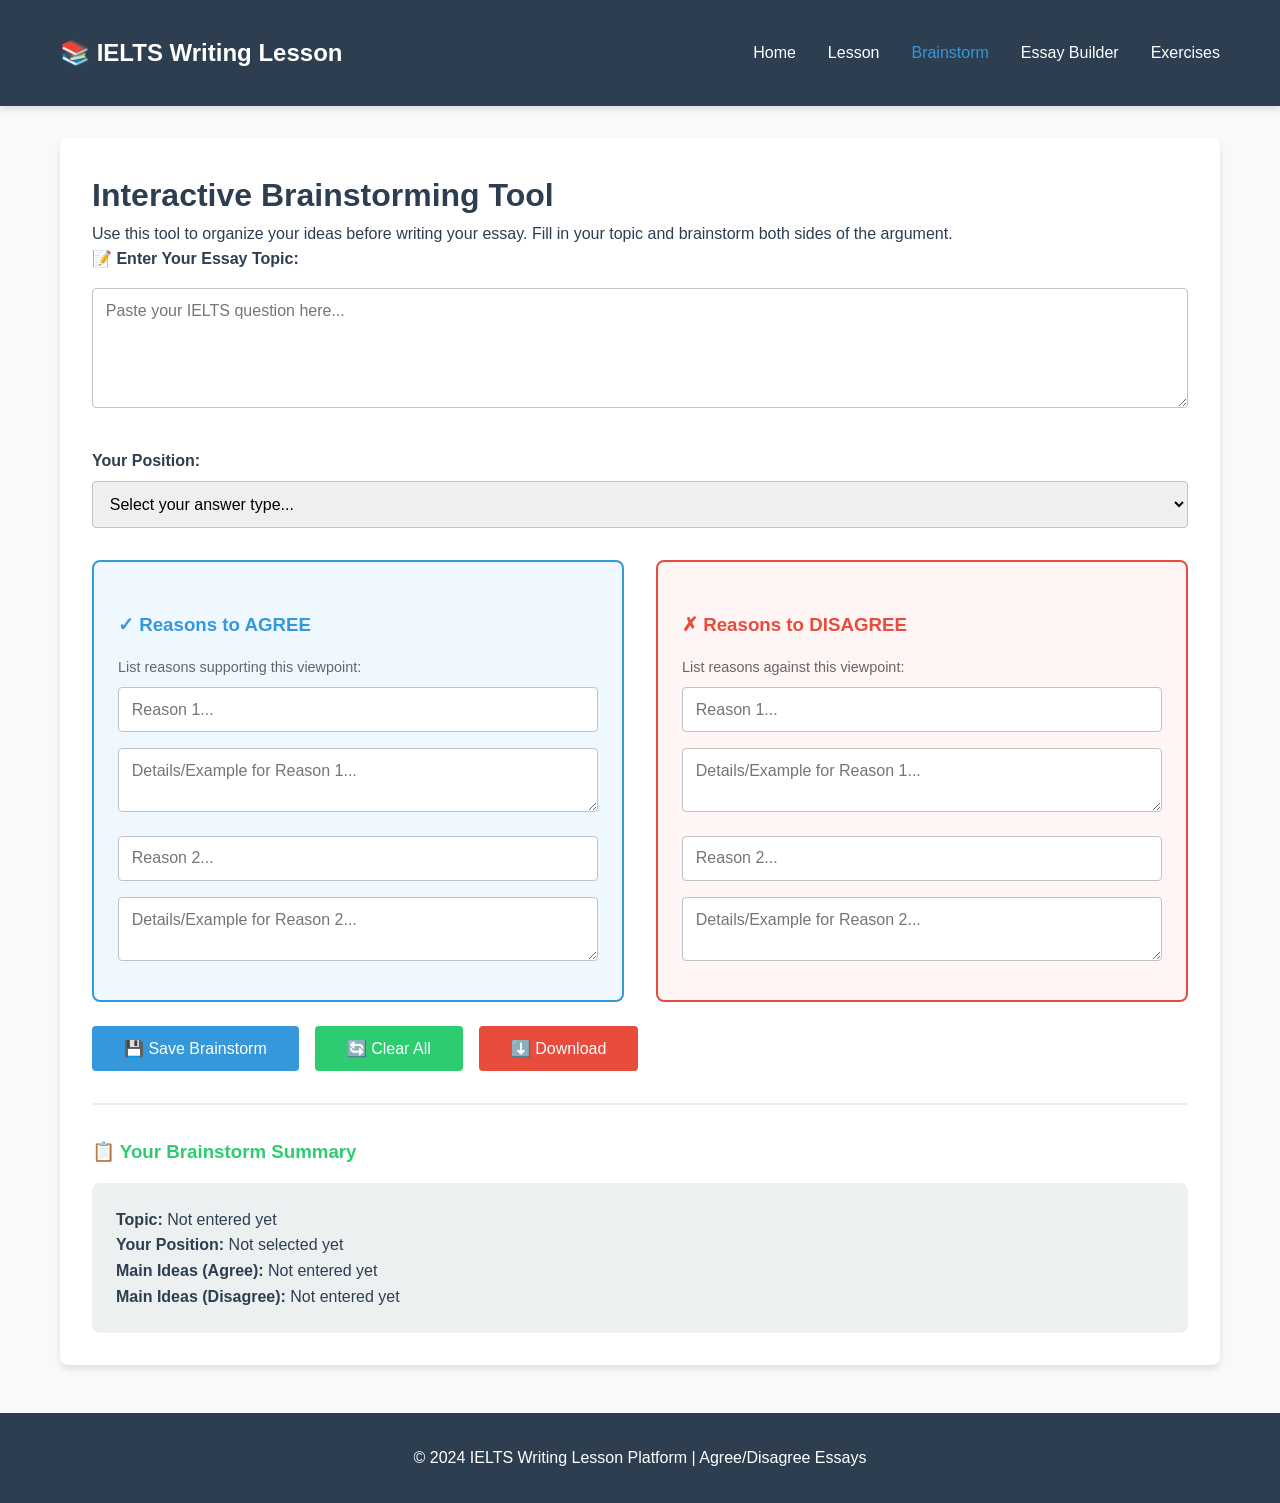
==== pages/brainstorm.html @ 3c2f82a4 "Add interactive brainstorming tool" ====
<!DOCTYPE html>
<html lang="en">
<head>
    <meta charset="UTF-8">
    <meta name="viewport" content="width=device-width, initial-scale=1.0">
    <title>Brainstorming Tool - Agree/Disagree Essay</title>
    <link rel="stylesheet" href="../css/style.css">
    <style>
        .brainstorm-container {
            display: grid;
            grid-template-columns: 1fr 1fr;
            gap: 2rem;
            margin-top: 2rem;
        }
        .brainstorm-box {
            background: #f0f8ff;
            padding: 1.5rem;
            border-radius: 8px;
            border: 2px solid #3498db;
        }
        .brainstorm-box h3 {
            color: #3498db;
            margin-bottom: 1rem;
        }
        .idea-input {
            width: 100%;
            padding: 0.8rem;
            margin: 0.5rem 0;
            border: 1px solid #bdc3c7;
            border-radius: 4px;
            font-family: inherit;
        }
        .button-group {
            display: flex;
            gap: 1rem;
            margin-top: 1.5rem;
        }
        @media (max-width: 768px) {
            .brainstorm-container {
                grid-template-columns: 1fr;
            }
        }
    </style>
</head>
<body>
    <nav class="navbar">
        <div class="container">
            <div class="logo">📚 IELTS Writing Lesson</div>
            <ul class="nav-menu">
                <li><a href="../index.html">Home</a></li>
                <li><a href="lesson.html">Lesson</a></li>
                <li><a href="brainstorm.html" class="active">Brainstorm</a></li>
                <li><a href="essay-builder.html">Essay Builder</a></li>
                <li><a href="exercises.html">Exercises</a></li>
            </ul>
        </div>
    </nav>

    <main class="container">
        <div class="content-section">
            <h1>Interactive Brainstorming Tool</h1>
            <p>Use this tool to organize your ideas before writing your essay. Fill in your topic and brainstorm both sides of the argument.</p>

            <div class="form-group">
                <label for="topic"><strong>📝 Enter Your Essay Topic:</strong></label>
                <textarea id="topic" class="idea-input" placeholder="Paste your IELTS question here..."></textarea>
            </div>

            <div class="form-group">
                <label><strong>Your Position:</strong></label>
                <select id="position" style="width: 100%; padding: 0.8rem; border-radius: 4px;">
                    <option value="">Select your answer type...</option>
                    <option value="agree">I Completely Agree</option>
                    <option value="disagree">I Completely Disagree</option>
                    <option value="balanced">I Partly Agree and Partly Disagree</option>
                </select>
            </div>

            <div class="brainstorm-container">
                <!-- Agree Side -->
                <div class="brainstorm-box">
                    <h3>✓ Reasons to AGREE</h3>
                    <p style="color: #666; font-size: 0.9rem;">List reasons supporting this viewpoint:</p>
                    <input type="text" class="idea-input" placeholder="Reason 1..." id="agree1">
                    <textarea class="idea-input" placeholder="Details/Example for Reason 1..." id="agreeDetail1" style="min-height: 60px;"></textarea>
                    
                    <input type="text" class="idea-input" placeholder="Reason 2..." id="agree2">
                    <textarea class="idea-input" placeholder="Details/Example for Reason 2..." id="agreeDetail2" style="min-height: 60px;"></textarea>
                </div>

                <!-- Disagree Side -->
                <div class="brainstorm-box" style="border-color: #e74c3c; background: #fff5f5;">
                    <h3 style="color: #e74c3c;">✗ Reasons to DISAGREE</h3>
                    <p style="color: #666; font-size: 0.9rem;">List reasons against this viewpoint:</p>
                    <input type="text" class="idea-input" placeholder="Reason 1..." id="disagree1">
                    <textarea class="idea-input" placeholder="Details/Example for Reason 1..." id="disagreeDetail1" style="min-height: 60px;"></textarea>
                    
                    <input type="text" class="idea-input" placeholder="Reason 2..." id="disagree2">
                    <textarea class="idea-input" placeholder="Details/Example for Reason 2..." id="disagreeDetail2" style="min-height: 60px;"></textarea>
                </div>
            </div>

            <div class="button-group">
                <button class="btn btn-primary" onclick="saveBrainstorm()">💾 Save Brainstorm</button>
                <button class="btn btn-secondary" onclick="clearBrainstorm()">🔄 Clear All</button>
                <button class="btn btn-accent" onclick="downloadBrainstorm()">⬇️ Download</button>
            </div>

            <div id="message" style="margin-top: 1.5rem;"></div>

            <h3 style="margin-top: 2rem; padding-top: 2rem; border-top: 2px solid #eee;">📋 Your Brainstorm Summary</h3>
            <div style="background: #ecf0f1; padding: 1.5rem; border-radius: 8px; margin-top: 1rem;">
                <p><strong>Topic:</strong> <span id="summaryTopic">Not entered yet</span></p>
                <p><strong>Your Position:</strong> <span id="summaryPosition">Not selected yet</span></p>
                <p><strong>Main Ideas (Agree):</strong> <span id="summaryAgree">Not entered yet</span></p>
                <p><strong>Main Ideas (Disagree):</strong> <span id="summaryDisagree">Not entered yet</span></p>
            </div>
        </div>
    </main>

    <footer class="footer">
        <div class="container">
            <p>&copy; 2024 IELTS Writing Lesson Platform | Agree/Disagree Essays</p>
        </div>
    </footer>

    <script>
        function saveBrainstorm() {
            const brainstorm = {
                topic: document.getElementById('topic').value,
                position: document.getElementById('position').value,
                agreeReasons: [
                    { reason: document.getElementById('agree1').value, detail: document.getElementById('agreeDetail1').value },
                    { reason: document.getElementById('agree2').value, detail: document.getElementById('agreeDetail2').value }
                ],
                disagreeReasons: [
                    { reason: document.getElementById('disagree1').value, detail: document.getElementById('disagreeDetail1').value },
                    { reason: document.getElementById('disagree2').value, detail: document.getElementById('disagreeDetail2').value }
                ],
                timestamp: new Date().toISOString()
            };

            localStorage.setItem('brainstorm', JSON.stringify(brainstorm));
            showMessage('✅ Brainstorm saved successfully!', 'success');
            updateSummary(brainstorm);
        }

        function clearBrainstorm() {
            if (confirm('Are you sure you want to clear everything?')) {
                document.getElementById('topic').value = '';
                document.getElementById('position').value = '';
                document.getElementById('agree1').value = '';
                document.getElementById('agreeDetail1').value = '';
                document.getElementById('agree2').value = '';
                document.getElementById('agreeDetail2').value = '';
                document.getElementById('disagree1').value = '';
                document.getElementById('disagreeDetail1').value = '';
                document.getElementById('disagree2').value = '';
                document.getElementById('disagreeDetail2').value = '';
                showMessage('🔄 All cleared!', 'success');
            }
        }

        function downloadBrainstorm() {
            const brainstorm = localStorage.getItem('brainstorm');
            if (!brainstorm) {
                showMessage('❌ No brainstorm saved yet. Save first!', 'error');
                return;
            }

            const data = JSON.parse(brainstorm);
            const text = `IELTS ESSAY BRAINSTORM
=====================

TOPIC: ${data.topic}

POSITION: ${data.position}

AGREE REASONS:
- ${data.agreeReasons[0].reason}
  ${data.agreeReasons[0].detail}
- ${data.agreeReasons[1].reason}
  ${data.agreeReasons[1].detail}

DISAGREE REASONS:
- ${data.disagreeReasons[0].reason}
  ${data.disagreeReasons[0].detail}
- ${data.disagreeReasons[1].reason}
  ${data.disagreeReasons[1].detail}

Created: ${new Date(data.timestamp).toLocaleString()}`;

            const element = document.createElement('a');
            element.setAttribute('href', 'data:text/plain;charset=utf-8,' + encodeURIComponent(text));
            element.setAttribute('download', 'brainstorm.txt');
            element.style.display = 'none';
            document.body.appendChild(element);
            element.click();
            document.body.removeChild(element);
            showMessage('⬇️ Downloaded successfully!', 'success');
        }

        function showMessage(msg, type) {
            const msgDiv = document.getElementById('message');
            msgDiv.textContent = msg;
            msgDiv.style.padding = '1rem';
            msgDiv.style.borderRadius = '4px';
            msgDiv.style.background = type === 'success' ? '#d4edda' : '#f8d7da';
            msgDiv.style.color = type === 'success' ? '#155724' : '#721c24';
            msgDiv.style.border = `1px solid ${type === 'success' ? '#c3e6cb' : '#f5c6cb'}`;
            setTimeout(() => msgDiv.textContent = '', 3000);
        }

        function updateSummary(data) {
            document.getElementById('summaryTopic').textContent = data.topic || 'Not entered';
            document.getElementById('summaryPosition').textContent = data.position === 'agree' ? '✓ Agree' : data.position === 'disagree' ? '✗ Disagree' : '⚖️ Balanced';
            document.getElementById('summaryAgree').textContent = `${data.agreeReasons[0].reason}, ${data.agreeReasons[1].reason}`;
            document.getElementById('summaryDisagree').textContent = `${data.disagreeReasons[0].reason}, ${data.disagreeReasons[1].reason}`;
        }

        // Load saved brainstorm on page load
        window.onload = function() {
            const saved = localStorage.getItem('brainstorm');
            if (saved) {
                const data = JSON.parse(saved);
                document.getElementById('topic').value = data.topic;
                document.getElementById('position').value = data.position;
                document.getElementById('agree1').value = data.agreeReasons[0].reason;
                document.getElementById('agreeDetail1').value = data.agreeReasons[0].detail;
                document.getElementById('agree2').value = data.agreeReasons[1].reason;
                document.getElementById('agreeDetail2').value = data.agreeReasons[1].detail;
                document.getElementById('disagree1').value = data.disagreeReasons[0].reason;
                document.getElementById('disagreeDetail1').value = data.disagreeReasons[0].detail;
                document.getElementById('disagree2').value = data.disagreeReasons[1].reason;
                document.getElementById('disagreeDetail2').value = data.disagreeReasons[1].detail;
                updateSummary(data);
            }
        };
    </script>
</body>
</html>
---- css/style.css ----
:root {
    --primary-color: #3498db;
    --secondary-color: #2ecc71;
    --accent-color: #e74c3c;
    --dark-bg: #2c3e50;
    --light-bg: #ecf0f1;
    --text-dark: #2c3e50;
    --text-light: #34495e;
    --border-color: #bdc3c7;
    --shadow: 0 4px 6px rgba(0, 0, 0, 0.1);
    --shadow-lg: 0 10px 20px rgba(0, 0, 0, 0.15);
}

* {
    margin: 0;
    padding: 0;
    box-sizing: border-box;
}

body {
    font-family: 'Segoe UI', Tahoma, Geneva, Verdana, sans-serif;
    line-height: 1.6;
    color: var(--text-dark);
    background-color: #f8f9fa;
}

.container {
    max-width: 1200px;
    margin: 0 auto;
    padding: 0 20px;
}

.navbar {
    background: var(--dark-bg);
    color: white;
    padding: 1rem 0;
    box-shadow: var(--shadow);
    position: sticky;
    top: 0;
    z-index: 100;
}

.navbar .container {
    display: flex;
    justify-content: space-between;
    align-items: center;
}

.logo {
    font-size: 1.5rem;
    font-weight: bold;
}

.nav-menu {
    display: flex;
    list-style: none;
    gap: 2rem;
}

.nav-menu a {
    color: white;
    text-decoration: none;
    transition: color 0.3s;
}

.nav-menu a:hover,
.nav-menu a.active {
    color: var(--primary-color);
}

.hero {
    background: linear-gradient(135deg, var(--primary-color), var(--secondary-color));
    color: white;
    padding: 4rem 0;
    text-align: center;
    margin-bottom: 3rem;
}

.hero h1 {
    font-size: 2.5rem;
    margin-bottom: 1rem;
}

.hero p {
    font-size: 1.2rem;
    margin-bottom: 2rem;
}

.btn {
    padding: 0.8rem 2rem;
    border: none;
    border-radius: 4px;
    font-size: 1rem;
    cursor: pointer;
    transition: all 0.3s;
    text-decoration: none;
    display: inline-block;
}

.btn-primary {
    background: var(--primary-color);
    color: white;
}

.btn-primary:hover {
    background: #2980b9;
    transform: translateY(-2px);
    box-shadow: var(--shadow-lg);
}

.btn-secondary {
    background: var(--secondary-color);
    color: white;
}

.btn-secondary:hover {
    background: #27ae60;
}

.btn-accent {
    background: var(--accent-color);
    color: white;
}

.btn-accent:hover {
    background: #c0392b;
}

.features {
    margin: 3rem 0;
}

.features h2 {
    text-align: center;
    font-size: 2rem;
    margin-bottom: 2rem;
    color: var(--text-dark);
}

.feature-grid {
    display: grid;
    grid-template-columns: repeat(auto-fit, minmax(300px, 1fr));
    gap: 2rem;
}

.feature-card {
    background: white;
    padding: 2rem;
    border-radius: 8px;
    text-align: center;
    box-shadow: var(--shadow);
    transition: transform 0.3s, box-shadow 0.3s;
}

.feature-card:hover {
    transform: translateY(-5px);
    box-shadow: var(--shadow-lg);
}

.feature-card .icon {
    font-size: 3rem;
    margin-bottom: 1rem;
}

.feature-card h3 {
    color: var(--primary-color);
    margin-bottom: 0.5rem;
}

.quick-stats {
    margin: 3rem 0;
}

.quick-stats h2 {
    text-align: center;
    font-size: 2rem;
    margin-bottom: 2rem;
    color: var(--text-dark);
}

.stats-grid {
    display: grid;
    grid-template-columns: repeat(auto-fit, minmax(250px, 1fr));
    gap: 2rem;
}

.stat {
    background: linear-gradient(135deg, var(--primary-color), var(--secondary-color));
    color: white;
    padding: 2rem;
    border-radius: 8px;
    text-align: center;
}

.stat h4 {
    font-size: 1.5rem;
    margin-bottom: 0.5rem;
}

.content-section {
    background: white;
    padding: 2rem;
    border-radius: 8px;
    margin: 2rem 0;
    box-shadow: var(--shadow);
}

.content-section h2 {
    color: var(--primary-color);
    margin-bottom: 1.5rem;
    font-size: 1.8rem;
}

.content-section h3 {
    color: var(--secondary-color);
    margin-top: 1.5rem;
    margin-bottom: 1rem;
}

.template-box {
    background: var(--light-bg);
    padding: 1.5rem;
    border-left: 4px solid var(--primary-color);
    margin: 1rem 0;
    border-radius: 4px;
}

.form-group {
    margin-bottom: 1.5rem;
}

label {
    display: block;
    margin-bottom: 0.5rem;
    font-weight: bold;
    color: var(--text-dark);
}

input[type="text"],
input[type="email"],
input[type="number"],
textarea,
select {
    width: 100%;
    padding: 0.8rem;
    border: 1px solid var(--border-color);
    border-radius: 4px;
    font-family: inherit;
    font-size: 1rem;
}

textarea {
    resize: vertical;
    min-height: 120px;
}

input:focus,
textarea:focus,
select:focus {
    outline: none;
    border-color: var(--primary-color);
    box-shadow: 0 0 5px rgba(52, 152, 219, 0.3);
}

.tabs {
    display: flex;
    gap: 0;
    margin-bottom: 2rem;
    border-bottom: 2px solid var(--border-color);
}

.tab-btn {
    padding: 1rem 1.5rem;
    background: none;
    border: none;
    cursor: pointer;
    font-size: 1rem;
    color: var(--text-light);
    border-bottom: 3px solid transparent;
    transition: all 0.3s;
}

.tab-btn.active {
    color: var(--primary-color);
    border-bottom-color: var(--primary-color);
}

.tab-content {
    display: none;
}

.tab-content.active {
    display: block;
}

.footer {
    background: var(--dark-bg);
    color: white;
    text-align: center;
    padding: 2rem 0;
    margin-top: 3rem;
}

ul {
    margin: 1rem 0 1rem 2rem;
}

ul li {
    margin: 0.5rem 0;
}

@media (max-width: 768px) {
    .nav-menu {
        gap: 1rem;
        font-size: 0.9rem;
    }

    .hero h1 {
        font-size: 1.8rem;
    }

    .feature-grid,
    .stats-grid {
        grid-template-columns: 1fr;
    }

    .tabs {
        flex-wrap: wrap;
    }
}
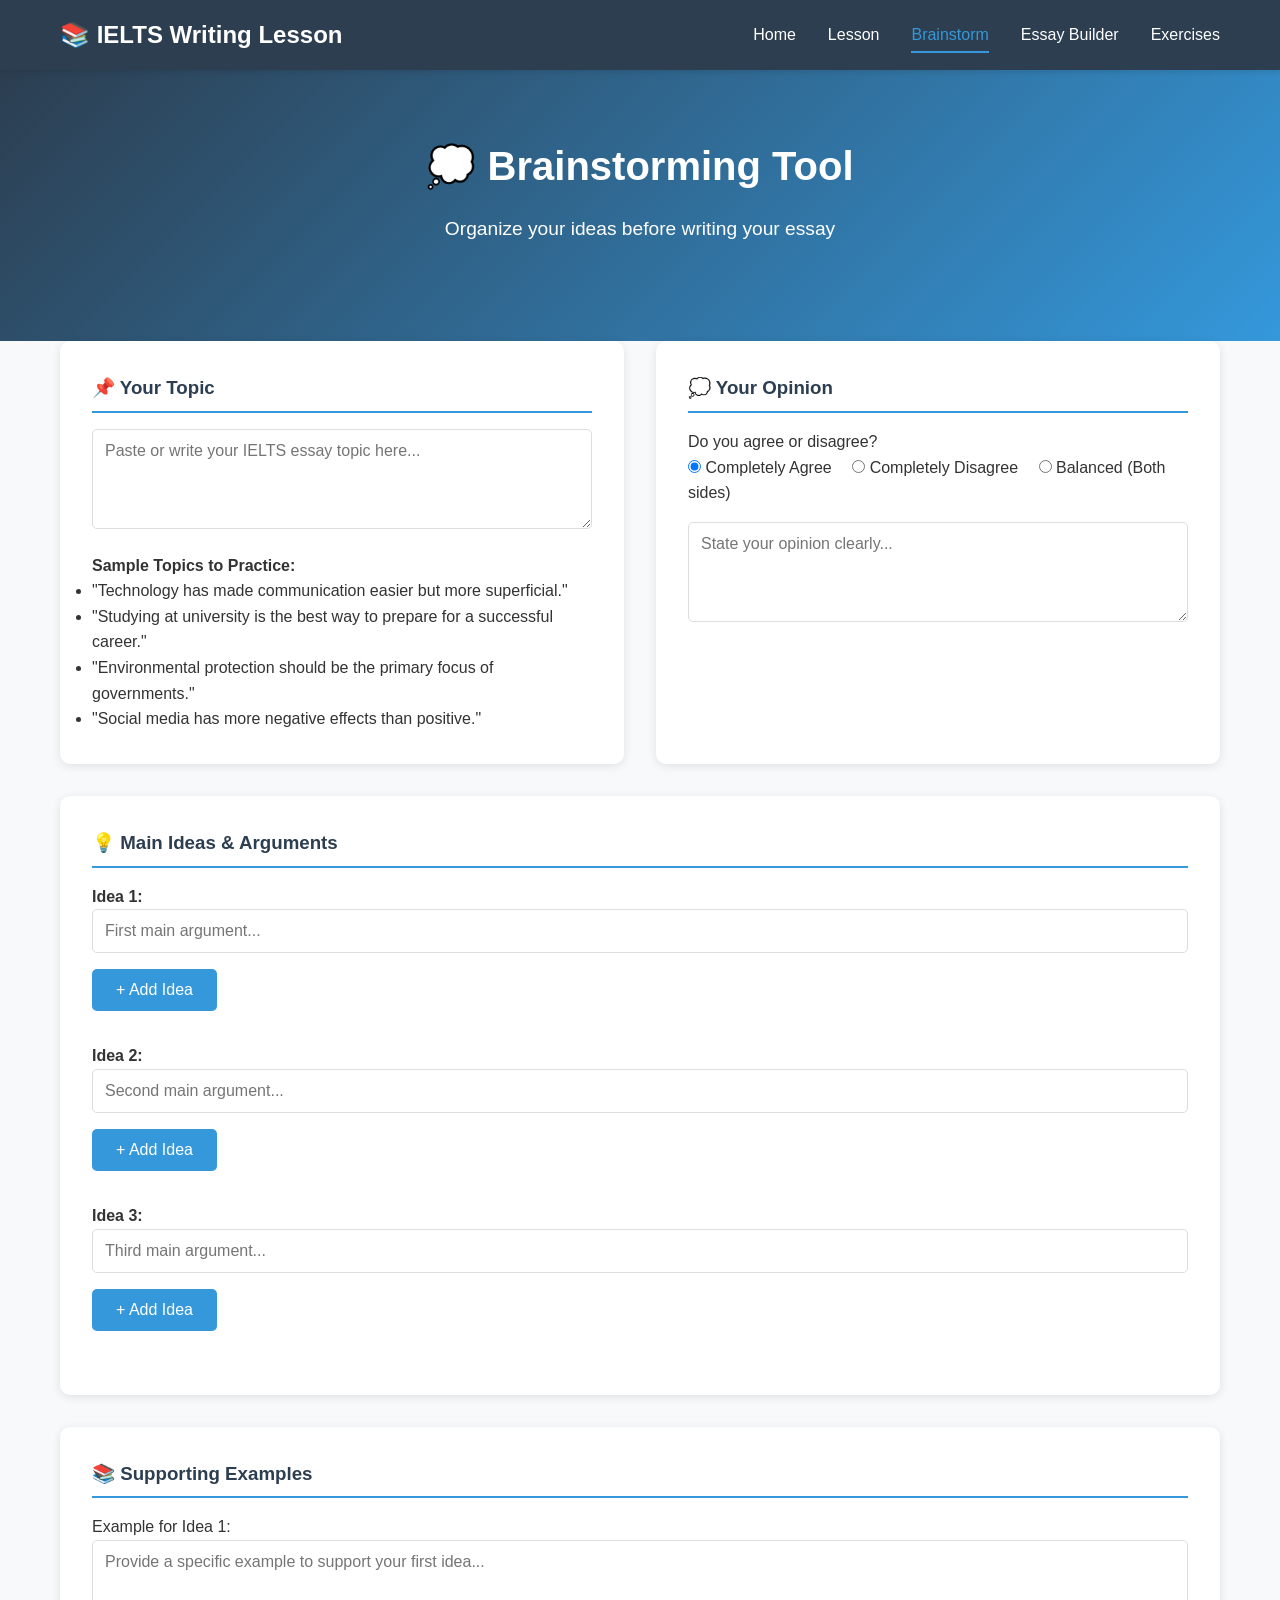
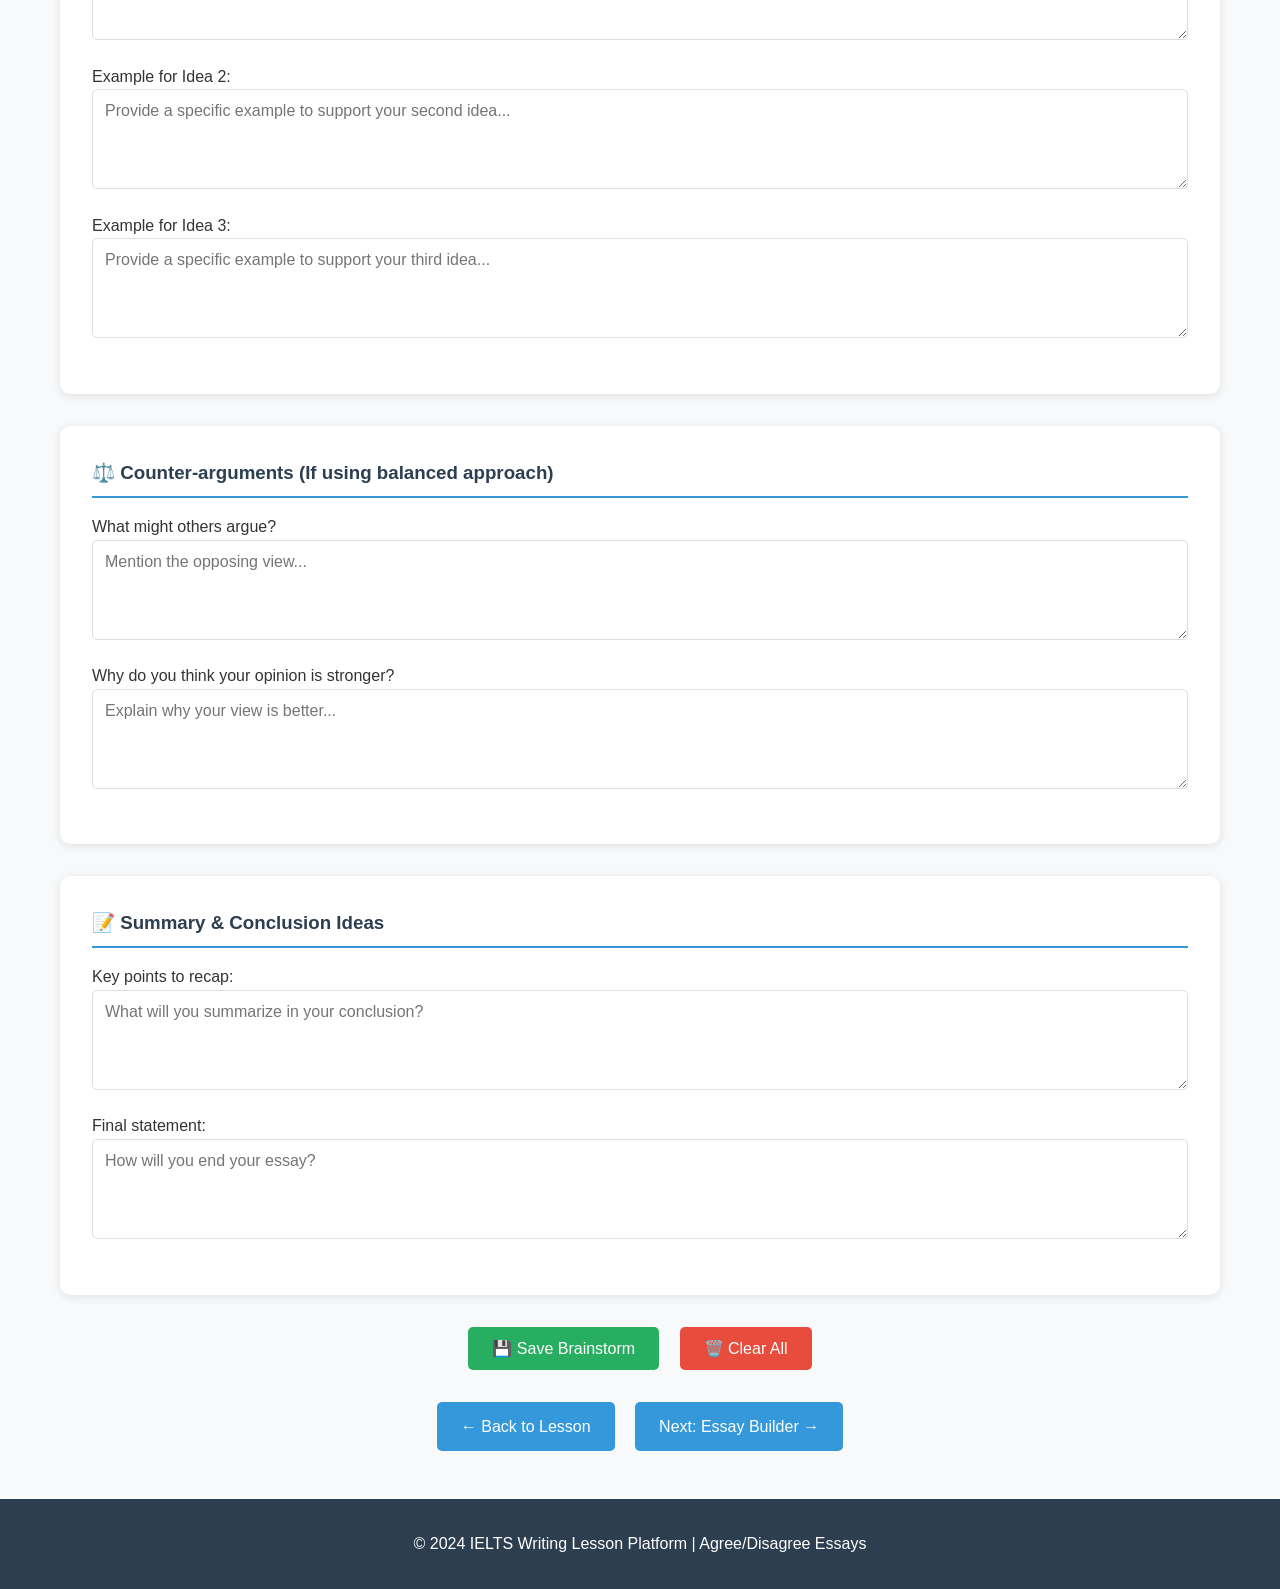
==== commit 62844da3: "Add CSS, JavaScript, and all missing pages (lesson, brainstorm, essay-builder, exercises)" ====
--- a/pages/brainstorm.html
+++ b/pages/brainstorm.html
@@ -3,44 +3,8 @@
 <head>
     <meta charset="UTF-8">
     <meta name="viewport" content="width=device-width, initial-scale=1.0">
-    <title>Brainstorming Tool - Agree/Disagree Essay</title>
+    <title>Brainstorm Tool - IELTS Writing</title>
     <link rel="stylesheet" href="../css/style.css">
-    <style>
-        .brainstorm-container {
-            display: grid;
-            grid-template-columns: 1fr 1fr;
-            gap: 2rem;
-            margin-top: 2rem;
-        }
-        .brainstorm-box {
-            background: #f0f8ff;
-            padding: 1.5rem;
-            border-radius: 8px;
-            border: 2px solid #3498db;
-        }
-        .brainstorm-box h3 {
-            color: #3498db;
-            margin-bottom: 1rem;
-        }
-        .idea-input {
-            width: 100%;
-            padding: 0.8rem;
-            margin: 0.5rem 0;
-            border: 1px solid #bdc3c7;
-            border-radius: 4px;
-            font-family: inherit;
-        }
-        .button-group {
-            display: flex;
-            gap: 1rem;
-            margin-top: 1.5rem;
-        }
-        @media (max-width: 768px) {
-            .brainstorm-container {
-                grid-template-columns: 1fr;
-            }
-        }
-    </style>
 </head>
 <body>
     <nav class="navbar">
@@ -56,65 +20,122 @@
         </div>
     </nav>
 
+    <header class="hero">
+        <div class="container">
+            <h1>💭 Brainstorming Tool</h1>
+            <p>Organize your ideas before writing your essay</p>
+        </div>
+    </header>
+
     <main class="container">
-        <div class="content-section">
-            <h1>Interactive Brainstorming Tool</h1>
-            <p>Use this tool to organize your ideas before writing your essay. Fill in your topic and brainstorm both sides of the argument.</p>
-
-            <div class="form-group">
-                <label for="topic"><strong>📝 Enter Your Essay Topic:</strong></label>
-                <textarea id="topic" class="idea-input" placeholder="Paste your IELTS question here..."></textarea>
-            </div>
-
-            <div class="form-group">
-                <label><strong>Your Position:</strong></label>
-                <select id="position" style="width: 100%; padding: 0.8rem; border-radius: 4px;">
-                    <option value="">Select your answer type...</option>
-                    <option value="agree">I Completely Agree</option>
-                    <option value="disagree">I Completely Disagree</option>
-                    <option value="balanced">I Partly Agree and Partly Disagree</option>
-                </select>
-            </div>
-
-            <div class="brainstorm-container">
-                <!-- Agree Side -->
-                <div class="brainstorm-box">
-                    <h3>✓ Reasons to AGREE</h3>
-                    <p style="color: #666; font-size: 0.9rem;">List reasons supporting this viewpoint:</p>
-                    <input type="text" class="idea-input" placeholder="Reason 1..." id="agree1">
-                    <textarea class="idea-input" placeholder="Details/Example for Reason 1..." id="agreeDetail1" style="min-height: 60px;"></textarea>
-                    
-                    <input type="text" class="idea-input" placeholder="Reason 2..." id="agree2">
-                    <textarea class="idea-input" placeholder="Details/Example for Reason 2..." id="agreeDetail2" style="min-height: 60px;"></textarea>
+        <div class="brainstorm-container">
+            <!-- Topic Section -->
+            <div class="brainstorm-section">
+                <h3>📌 Your Topic</h3>
+                <textarea id="topic-input" placeholder="Paste or write your IELTS essay topic here..."></textarea>
+                
+                <h4>Sample Topics to Practice:</h4>
+                <ul>
+                    <li>"Technology has made communication easier but more superficial."</li>
+                    <li>"Studying at university is the best way to prepare for a successful career."</li>
+                    <li>"Environmental protection should be the primary focus of governments."</li>
+                    <li>"Social media has more negative effects than positive."</li>
+                </ul>
+            </div>
+
+            <!-- Opinion Section -->
+            <div class="brainstorm-section">
+                <h3>💭 Your Opinion</h3>
+                
+                <label>Do you agree or disagree?</label>
+                <div style="margin-bottom: 1rem;">
+                    <label style="margin-right: 1rem;">
+                        <input type="radio" name="opinion" value="agree" checked> Completely Agree
+                    </label>
+                    <label style="margin-right: 1rem;">
+                        <input type="radio" name="opinion" value="disagree"> Completely Disagree
+                    </label>
+                    <label>
+                        <input type="radio" name="opinion" value="balanced"> Balanced (Both sides)
+                    </label>
                 </div>
 
-                <!-- Disagree Side -->
-                <div class="brainstorm-box" style="border-color: #e74c3c; background: #fff5f5;">
-                    <h3 style="color: #e74c3c;">✗ Reasons to DISAGREE</h3>
-                    <p style="color: #666; font-size: 0.9rem;">List reasons against this viewpoint:</p>
-                    <input type="text" class="idea-input" placeholder="Reason 1..." id="disagree1">
-                    <textarea class="idea-input" placeholder="Details/Example for Reason 1..." id="disagreeDetail1" style="min-height: 60px;"></textarea>
-                    
-                    <input type="text" class="idea-input" placeholder="Reason 2..." id="disagree2">
-                    <textarea class="idea-input" placeholder="Details/Example for Reason 2..." id="disagreeDetail2" style="min-height: 60px;"></textarea>
-                </div>
-            </div>
-
-            <div class="button-group">
-                <button class="btn btn-primary" onclick="saveBrainstorm()">💾 Save Brainstorm</button>
-                <button class="btn btn-secondary" onclick="clearBrainstorm()">🔄 Clear All</button>
-                <button class="btn btn-accent" onclick="downloadBrainstorm()">⬇️ Download</button>
-            </div>
-
-            <div id="message" style="margin-top: 1.5rem;"></div>
-
-            <h3 style="margin-top: 2rem; padding-top: 2rem; border-top: 2px solid #eee;">📋 Your Brainstorm Summary</h3>
-            <div style="background: #ecf0f1; padding: 1.5rem; border-radius: 8px; margin-top: 1rem;">
-                <p><strong>Topic:</strong> <span id="summaryTopic">Not entered yet</span></p>
-                <p><strong>Your Position:</strong> <span id="summaryPosition">Not selected yet</span></p>
-                <p><strong>Main Ideas (Agree):</strong> <span id="summaryAgree">Not entered yet</span></p>
-                <p><strong>Main Ideas (Disagree):</strong> <span id="summaryDisagree">Not entered yet</span></p>
-            </div>
+                <textarea id="opinion-input" placeholder="State your opinion clearly..."></textarea>
+            </div>
+        </div>
+
+        <!-- Ideas Section -->
+        <div class="brainstorm-section" style="margin-bottom: 2rem;">
+            <h3>💡 Main Ideas & Arguments</h3>
+            
+            <div style="margin-bottom: 2rem;">
+                <h4>Idea 1:</h4>
+                <input type="text" class="brainstorm-input" placeholder="First main argument..." id="idea1">
+                <button class="btn btn-primary" onclick="addIdea(this)">+ Add Idea</button>
+                <div class="ideas-list" id="ideas-list-1"></div>
+            </div>
+
+            <div style="margin-bottom: 2rem;">
+                <h4>Idea 2:</h4>
+                <input type="text" class="brainstorm-input" placeholder="Second main argument..." id="idea2">
+                <button class="btn btn-primary" onclick="addIdea(this)">+ Add Idea</button>
+                <div class="ideas-list" id="ideas-list-2"></div>
+            </div>
+
+            <div style="margin-bottom: 2rem;">
+                <h4>Idea 3:</h4>
+                <input type="text" class="brainstorm-input" placeholder="Third main argument..." id="idea3">
+                <button class="btn btn-primary" onclick="addIdea(this)">+ Add Idea</button>
+                <div class="ideas-list" id="ideas-list-3"></div>
+            </div>
+        </div>
+
+        <!-- Examples Section -->
+        <div class="brainstorm-section" style="margin-bottom: 2rem;">
+            <h3>📚 Supporting Examples</h3>
+            
+            <label>Example for Idea 1:</label>
+            <textarea id="example1" placeholder="Provide a specific example to support your first idea..."></textarea>
+
+            <label>Example for Idea 2:</label>
+            <textarea id="example2" placeholder="Provide a specific example to support your second idea..."></textarea>
+
+            <label>Example for Idea 3:</label>
+            <textarea id="example3" placeholder="Provide a specific example to support your third idea..."></textarea>
+        </div>
+
+        <!-- Counter-arguments (for balanced approach) -->
+        <div class="brainstorm-section" style="margin-bottom: 2rem;">
+            <h3>⚖️ Counter-arguments (If using balanced approach)</h3>
+            
+            <label>What might others argue?</label>
+            <textarea id="counter-arg" placeholder="Mention the opposing view..."></textarea>
+
+            <label>Why do you think your opinion is stronger?</label>
+            <textarea id="counter-response" placeholder="Explain why your view is better..."></textarea>
+        </div>
+
+        <!-- Summary Section -->
+        <div class="brainstorm-section" style="margin-bottom: 2rem;">
+            <h3>📝 Summary & Conclusion Ideas</h3>
+            
+            <label>Key points to recap:</label>
+            <textarea id="summary" placeholder="What will you summarize in your conclusion?"></textarea>
+
+            <label>Final statement:</label>
+            <textarea id="conclusion" placeholder="How will you end your essay?"></textarea>
+        </div>
+
+        <!-- Action Buttons -->
+        <div style="text-align: center; margin: 2rem 0;">
+            <button class="btn btn-secondary" onclick="saveBrainstorm()">💾 Save Brainstorm</button>
+            <button class="btn btn-danger" onclick="clearBrainstorm()" style="margin-left: 1rem;">🗑️ Clear All</button>
+        </div>
+
+        <!-- Navigation -->
+        <div style="text-align: center; margin-top: 2rem;">
+            <a href="lesson.html" class="btn btn-primary">← Back to Lesson</a>
+            <a href="essay-builder.html" class="btn btn-primary" style="margin-left: 1rem;">Next: Essay Builder →</a>
         </div>
     </main>
 
@@ -124,118 +145,80 @@
         </div>
     </footer>
 
+    <script src="../js/main.js"></script>
     <script>
-        function saveBrainstorm() {
-            const brainstorm = {
-                topic: document.getElementById('topic').value,
-                position: document.getElementById('position').value,
-                agreeReasons: [
-                    { reason: document.getElementById('agree1').value, detail: document.getElementById('agreeDetail1').value },
-                    { reason: document.getElementById('agree2').value, detail: document.getElementById('agreeDetail2').value }
-                ],
-                disagreeReasons: [
-                    { reason: document.getElementById('disagree1').value, detail: document.getElementById('disagreeDetail1').value },
-                    { reason: document.getElementById('disagree2').value, detail: document.getElementById('disagreeDetail2').value }
-                ],
-                timestamp: new Date().toISOString()
-            };
-
-            localStorage.setItem('brainstorm', JSON.stringify(brainstorm));
-            showMessage('✅ Brainstorm saved successfully!', 'success');
-            updateSummary(brainstorm);
-        }
-
-        function clearBrainstorm() {
-            if (confirm('Are you sure you want to clear everything?')) {
-                document.getElementById('topic').value = '';
-                document.getElementById('position').value = '';
-                document.getElementById('agree1').value = '';
-                document.getElementById('agreeDetail1').value = '';
-                document.getElementById('agree2').value = '';
-                document.getElementById('agreeDetail2').value = '';
-                document.getElementById('disagree1').value = '';
-                document.getElementById('disagreeDetail1').value = '';
-                document.getElementById('disagree2').value = '';
-                document.getElementById('disagreeDetail2').value = '';
-                showMessage('🔄 All cleared!', 'success');
-            }
-        }
-
-        function downloadBrainstorm() {
-            const brainstorm = localStorage.getItem('brainstorm');
-            if (!brainstorm) {
-                showMessage('❌ No brainstorm saved yet. Save first!', 'error');
-                return;
-            }
-
-            const data = JSON.parse(brainstorm);
-            const text = `IELTS ESSAY BRAINSTORM
-=====================
-
-TOPIC: ${data.topic}
-
-POSITION: ${data.position}
-
-AGREE REASONS:
-- ${data.agreeReasons[0].reason}
-  ${data.agreeReasons[0].detail}
-- ${data.agreeReasons[1].reason}
-  ${data.agreeReasons[1].detail}
-
-DISAGREE REASONS:
-- ${data.disagreeReasons[0].reason}
-  ${data.disagreeReasons[0].detail}
-- ${data.disagreeReasons[1].reason}
-  ${data.disagreeReasons[1].detail}
-
-Created: ${new Date(data.timestamp).toLocaleString()}`;
-
-            const element = document.createElement('a');
-            element.setAttribute('href', 'data:text/plain;charset=utf-8,' + encodeURIComponent(text));
-            element.setAttribute('download', 'brainstorm.txt');
-            element.style.display = 'none';
-            document.body.appendChild(element);
-            element.click();
-            document.body.removeChild(element);
-            showMessage('⬇️ Downloaded successfully!', 'success');
-        }
-
-        function showMessage(msg, type) {
-            const msgDiv = document.getElementById('message');
-            msgDiv.textContent = msg;
-            msgDiv.style.padding = '1rem';
-            msgDiv.style.borderRadius = '4px';
-            msgDiv.style.background = type === 'success' ? '#d4edda' : '#f8d7da';
-            msgDiv.style.color = type === 'success' ? '#155724' : '#721c24';
-            msgDiv.style.border = `1px solid ${type === 'success' ? '#c3e6cb' : '#f5c6cb'}`;
-            setTimeout(() => msgDiv.textContent = '', 3000);
-        }
-
-        function updateSummary(data) {
-            document.getElementById('summaryTopic').textContent = data.topic || 'Not entered';
-            document.getElementById('summaryPosition').textContent = data.position === 'agree' ? '✓ Agree' : data.position === 'disagree' ? '✗ Disagree' : '⚖️ Balanced';
-            document.getElementById('summaryAgree').textContent = `${data.agreeReasons[0].reason}, ${data.agreeReasons[1].reason}`;
-            document.getElementById('summaryDisagree').textContent = `${data.disagreeReasons[0].reason}, ${data.disagreeReasons[1].reason}`;
-        }
-
-        // Load saved brainstorm on page load
-        window.onload = function() {
+        // Load brainstorm from localStorage
+        function loadBrainstorm() {
             const saved = localStorage.getItem('brainstorm');
             if (saved) {
                 const data = JSON.parse(saved);
-                document.getElementById('topic').value = data.topic;
-                document.getElementById('position').value = data.position;
-                document.getElementById('agree1').value = data.agreeReasons[0].reason;
-                document.getElementById('agreeDetail1').value = data.agreeReasons[0].detail;
-                document.getElementById('agree2').value = data.agreeReasons[1].reason;
-                document.getElementById('agreeDetail2').value = data.agreeReasons[1].detail;
-                document.getElementById('disagree1').value = data.disagreeReasons[0].reason;
-                document.getElementById('disagreeDetail1').value = data.disagreeReasons[0].detail;
-                document.getElementById('disagree2').value = data.disagreeReasons[1].reason;
-                document.getElementById('disagreeDetail2').value = data.disagreeReasons[1].detail;
-                updateSummary(data);
+                document.getElementById('topic-input').value = data.topic || '';
+                document.getElementById('opinion-input').value = data.opinion || '';
+                document.getElementById('idea1').value = data.idea1 || '';
+                document.getElementById('idea2').value = data.idea2 || '';
+                document.getElementById('idea3').value = data.idea3 || '';
+                document.getElementById('example1').value = data.example1 || '';
+                document.getElementById('example2').value = data.example2 || '';
+                document.getElementById('example3').value = data.example3 || '';
+                document.getElementById('counter-arg').value = data.counterArg || '';
+                document.getElementById('counter-response').value = data.counterResponse || '';
+                document.getElementById('summary').value = data.summary || '';
+                document.getElementById('conclusion').value = data.conclusion || '';
+                
+                const opinionRadios = document.querySelectorAll('input[name="opinion"]');
+                opinionRadios.forEach(radio => {
+                    if (radio.value === data.opinionType) {
+                        radio.checked = true;
+                    }
+                });
             }
-        };
+        }
+
+        // Save brainstorm to localStorage
+        function saveBrainstorm() {
+            const brainstormData = {
+                topic: document.getElementById('topic-input').value,
+                opinion: document.getElementById('opinion-input').value,
+                opinionType: document.querySelector('input[name="opinion"]:checked').value,
+                idea1: document.getElementById('idea1').value,
+                idea2: document.getElementById('idea2').value,
+                idea3: document.getElementById('idea3').value,
+                example1: document.getElementById('example1').value,
+                example2: document.getElementById('example2').value,
+                example3: document.getElementById('example3').value,
+                counterArg: document.getElementById('counter-arg').value,
+                counterResponse: document.getElementById('counter-response').value,
+                summary: document.getElementById('summary').value,
+                conclusion: document.getElementById('conclusion').value
+            };
+            
+            localStorage.setItem('brainstorm', JSON.stringify(brainstormData));
+            alert('✅ Brainstorm saved successfully!');
+            updateProgress('brainstorm');
+        }
+
+        // Clear brainstorm
+        function clearBrainstorm() {
+            if (confirm('Are you sure you want to clear everything?')) {
+                document.getElementById('topic-input').value = '';
+                document.getElementById('opinion-input').value = '';
+                document.getElementById('idea1').value = '';
+                document.getElementById('idea2').value = '';
+                document.getElementById('idea3').value = '';
+                document.getElementById('example1').value = '';
+                document.getElementById('example2').value = '';
+                document.getElementById('example3').value = '';
+                document.getElementById('counter-arg').value = '';
+                document.getElementById('counter-response').value = '';
+                document.getElementById('summary').value = '';
+                document.getElementById('conclusion').value = '';
+                localStorage.removeItem('brainstorm');
+                alert('✅ Cleared!');
+            }
+        }
+
+        // Load on page load
+        window.addEventListener('load', loadBrainstorm);
     </script>
 </body>
 </html>
--- a/css/style.css
+++ b/css/style.css
@@ -1,26 +1,25 @@
-:root {
-    --primary-color: #3498db;
-    --secondary-color: #2ecc71;
-    --accent-color: #e74c3c;
-    --dark-bg: #2c3e50;
-    --light-bg: #ecf0f1;
-    --text-dark: #2c3e50;
-    --text-light: #34495e;
-    --border-color: #bdc3c7;
-    --shadow: 0 4px 6px rgba(0, 0, 0, 0.1);
-    --shadow-lg: 0 10px 20px rgba(0, 0, 0, 0.15);
-}
-
 * {
     margin: 0;
     padding: 0;
     box-sizing: border-box;
 }
 
+:root {
+    --primary-color: #2c3e50;
+    --secondary-color: #3498db;
+    --success-color: #27ae60;
+    --danger-color: #e74c3c;
+    --warning-color: #f39c12;
+    --light-color: #ecf0f1;
+    --dark-color: #2c3e50;
+    --text-color: #333;
+    --border-color: #ddd;
+}
+
 body {
     font-family: 'Segoe UI', Tahoma, Geneva, Verdana, sans-serif;
+    color: var(--text-color);
     line-height: 1.6;
-    color: var(--text-dark);
     background-color: #f8f9fa;
 }
 
@@ -30,14 +29,15 @@
     padding: 0 20px;
 }
 
+/* Navbar */
 .navbar {
-    background: var(--dark-bg);
+    background-color: var(--primary-color);
     color: white;
     padding: 1rem 0;
-    box-shadow: var(--shadow);
     position: sticky;
     top: 0;
     z-index: 100;
+    box-shadow: 0 2px 5px rgba(0,0,0,0.1);
 }
 
 .navbar .container {
@@ -60,20 +60,22 @@
 .nav-menu a {
     color: white;
     text-decoration: none;
-    transition: color 0.3s;
+    transition: color 0.3s ease;
+    padding: 0.5rem 0;
 }
 
 .nav-menu a:hover,
 .nav-menu a.active {
-    color: var(--primary-color);
-}
-
+    color: var(--secondary-color);
+    border-bottom: 2px solid var(--secondary-color);
+}
+
+/* Hero Section */
 .hero {
     background: linear-gradient(135deg, var(--primary-color), var(--secondary-color));
     color: white;
     padding: 4rem 0;
     text-align: center;
-    margin-bottom: 3rem;
 }
 
 .hero h1 {
@@ -86,233 +88,382 @@
     margin-bottom: 2rem;
 }
 
+/* Buttons */
 .btn {
-    padding: 0.8rem 2rem;
+    display: inline-block;
+    padding: 0.75rem 1.5rem;
     border: none;
-    border-radius: 4px;
+    border-radius: 5px;
+    cursor: pointer;
     font-size: 1rem;
+    transition: all 0.3s ease;
+    text-decoration: none;
+}
+
+.btn-primary {
+    background-color: var(--secondary-color);
+    color: white;
+}
+
+.btn-primary:hover {
+    background-color: #2980b9;
+    transform: translateY(-2px);
+    box-shadow: 0 5px 15px rgba(0,0,0,0.2);
+}
+
+.btn-secondary {
+    background-color: var(--success-color);
+    color: white;
+}
+
+.btn-secondary:hover {
+    background-color: #229954;
+}
+
+.btn-danger {
+    background-color: var(--danger-color);
+    color: white;
+}
+
+.btn-danger:hover {
+    background-color: #c0392b;
+}
+
+/* Features Section */
+.features {
+    padding: 3rem 0;
+}
+
+.features h2 {
+    text-align: center;
+    font-size: 2rem;
+    margin-bottom: 2rem;
+    color: var(--primary-color);
+}
+
+.feature-grid {
+    display: grid;
+    grid-template-columns: repeat(auto-fit, minmax(250px, 1fr));
+    gap: 2rem;
+    margin-bottom: 3rem;
+}
+
+.feature-card {
+    background: white;
+    padding: 2rem;
+    border-radius: 10px;
+    box-shadow: 0 2px 10px rgba(0,0,0,0.1);
+    transition: all 0.3s ease;
+}
+
+.feature-card:hover {
+    transform: translateY(-5px);
+    box-shadow: 0 5px 20px rgba(0,0,0,0.15);
+}
+
+.feature-card .icon {
+    font-size: 2.5rem;
+    margin-bottom: 1rem;
+}
+
+.feature-card h3 {
+    color: var(--primary-color);
+    margin-bottom: 0.5rem;
+}
+
+/* Stats Section */
+.quick-stats {
+    padding: 3rem 0;
+    background-color: white;
+    border-radius: 10px;
+    margin-bottom: 3rem;
+}
+
+.quick-stats h2 {
+    text-align: center;
+    font-size: 2rem;
+    margin-bottom: 2rem;
+    color: var(--primary-color);
+}
+
+.stats-grid {
+    display: grid;
+    grid-template-columns: repeat(auto-fit, minmax(200px, 1fr));
+    gap: 2rem;
+}
+
+.stat {
+    text-align: center;
+    padding: 2rem;
+}
+
+.stat h4 {
+    color: var(--secondary-color);
+    font-size: 1.5rem;
+    margin-bottom: 0.5rem;
+}
+
+/* Lesson Content */
+.lesson-content {
+    background: white;
+    padding: 3rem;
+    border-radius: 10px;
+    box-shadow: 0 2px 10px rgba(0,0,0,0.1);
+    margin-bottom: 2rem;
+}
+
+.lesson-content h2 {
+    color: var(--primary-color);
+    margin-bottom: 1.5rem;
+    border-bottom: 3px solid var(--secondary-color);
+    padding-bottom: 0.5rem;
+}
+
+.lesson-content h3 {
+    color: var(--secondary-color);
+    margin-top: 1.5rem;
+    margin-bottom: 1rem;
+}
+
+.lesson-content p {
+    margin-bottom: 1rem;
+    line-height: 1.8;
+}
+
+.lesson-content ul,
+.lesson-content ol {
+    margin-left: 2rem;
+    margin-bottom: 1rem;
+}
+
+.lesson-content li {
+    margin-bottom: 0.5rem;
+}
+
+.template-box {
+    background-color: #f8f9fa;
+    border-left: 4px solid var(--secondary-color);
+    padding: 1.5rem;
+    margin: 1.5rem 0;
+    border-radius: 5px;
+}
+
+.template-box h4 {
+    color: var(--primary-color);
+    margin-bottom: 1rem;
+}
+
+/* Brainstorm Tool */
+.brainstorm-container {
+    display: grid;
+    grid-template-columns: 1fr 1fr;
+    gap: 2rem;
+    margin-bottom: 2rem;
+}
+
+.brainstorm-section {
+    background: white;
+    padding: 2rem;
+    border-radius: 10px;
+    box-shadow: 0 2px 10px rgba(0,0,0,0.1);
+}
+
+.brainstorm-section h3 {
+    color: var(--primary-color);
+    margin-bottom: 1rem;
+    border-bottom: 2px solid var(--secondary-color);
+    padding-bottom: 0.5rem;
+}
+
+.brainstorm-input,
+textarea {
+    width: 100%;
+    padding: 0.75rem;
+    border: 1px solid var(--border-color);
+    border-radius: 5px;
+    font-family: inherit;
+    font-size: 1rem;
+    margin-bottom: 1rem;
+}
+
+.brainstorm-input:focus,
+textarea:focus {
+    outline: none;
+    border-color: var(--secondary-color);
+    box-shadow: 0 0 5px rgba(52, 152, 219, 0.3);
+}
+
+textarea {
+    resize: vertical;
+    min-height: 100px;
+}
+
+.idea-item {
+    background-color: #f8f9fa;
+    padding: 0.75rem;
+    margin-bottom: 0.5rem;
+    border-radius: 5px;
+    display: flex;
+    justify-content: space-between;
+    align-items: center;
+}
+
+.delete-btn {
+    background-color: var(--danger-color);
+    color: white;
+    border: none;
+    padding: 0.25rem 0.5rem;
+    border-radius: 3px;
     cursor: pointer;
-    transition: all 0.3s;
-    text-decoration: none;
-    display: inline-block;
-}
-
-.btn-primary {
-    background: var(--primary-color);
-    color: white;
-}
-
-.btn-primary:hover {
-    background: #2980b9;
-    transform: translateY(-2px);
-    box-shadow: var(--shadow-lg);
-}
-
-.btn-secondary {
-    background: var(--secondary-color);
-    color: white;
-}
-
-.btn-secondary:hover {
-    background: #27ae60;
-}
-
-.btn-accent {
-    background: var(--accent-color);
-    color: white;
-}
-
-.btn-accent:hover {
-    background: #c0392b;
-}
-
-.features {
-    margin: 3rem 0;
-}
-
-.features h2 {
-    text-align: center;
-    font-size: 2rem;
-    margin-bottom: 2rem;
-    color: var(--text-dark);
-}
-
-.feature-grid {
+    font-size: 0.8rem;
+}
+
+.delete-btn:hover {
+    background-color: #c0392b;
+}
+
+/* Essay Builder */
+.essay-builder {
+    background: white;
+    padding: 2rem;
+    border-radius: 10px;
+    box-shadow: 0 2px 10px rgba(0,0,0,0.1);
+}
+
+.builder-step {
+    margin-bottom: 2rem;
+    padding-bottom: 2rem;
+    border-bottom: 1px solid var(--border-color);
+}
+
+.builder-step:last-child {
+    border-bottom: none;
+}
+
+.step-title {
+    font-size: 1.2rem;
+    color: var(--primary-color);
+    margin-bottom: 1rem;
+    font-weight: bold;
+}
+
+.essay-preview {
+    background-color: #f8f9fa;
+    padding: 1.5rem;
+    border-radius: 5px;
+    margin-top: 1rem;
+}
+
+/* Exercises */
+.exercises-container {
     display: grid;
     grid-template-columns: repeat(auto-fit, minmax(300px, 1fr));
     gap: 2rem;
-}
-
-.feature-card {
+    margin-bottom: 2rem;
+}
+
+.exercise-card {
     background: white;
     padding: 2rem;
-    border-radius: 8px;
-    text-align: center;
-    box-shadow: var(--shadow);
-    transition: transform 0.3s, box-shadow 0.3s;
-}
-
-.feature-card:hover {
-    transform: translateY(-5px);
-    box-shadow: var(--shadow-lg);
-}
-
-.feature-card .icon {
-    font-size: 3rem;
-    margin-bottom: 1rem;
-}
-
-.feature-card h3 {
-    color: var(--primary-color);
-    margin-bottom: 0.5rem;
-}
-
-.quick-stats {
-    margin: 3rem 0;
-}
-
-.quick-stats h2 {
-    text-align: center;
-    font-size: 2rem;
-    margin-bottom: 2rem;
-    color: var(--text-dark);
-}
-
-.stats-grid {
+    border-radius: 10px;
+    box-shadow: 0 2px 10px rgba(0,0,0,0.1);
+}
+
+.exercise-number {
+    display: inline-block;
+    background-color: var(--secondary-color);
+    color: white;
+    width: 40px;
+    height: 40px;
+    border-radius: 50%;
+    text-align: center;
+    line-height: 40px;
+    font-weight: bold;
+    margin-bottom: 1rem;
+}
+
+.exercise-card h3 {
+    color: var(--primary-color);
+    margin-bottom: 1rem;
+}
+
+.exercise-card p {
+    margin-bottom: 1rem;
+}
+
+.hint {
+    background-color: #fff3cd;
+    border-left: 4px solid var(--warning-color);
+    padding: 1rem;
+    margin: 1rem 0;
+    border-radius: 5px;
+    display: none;
+}
+
+.hint.show {
+    display: block;
+}
+
+/* Progress Tracking */
+.progress-bar {
+    background-color: var(--light-color);
+    border-radius: 10px;
+    height: 30px;
+    overflow: hidden;
+    margin: 1rem 0;
+}
+
+.progress-fill {
+    background: linear-gradient(90deg, var(--secondary-color), var(--success-color));
+    height: 100%;
+    display: flex;
+    align-items: center;
+    justify-content: center;
+    color: white;
+    font-weight: bold;
+    transition: width 0.3s ease;
+}
+
+.stats {
     display: grid;
-    grid-template-columns: repeat(auto-fit, minmax(250px, 1fr));
-    gap: 2rem;
-}
-
-.stat {
-    background: linear-gradient(135deg, var(--primary-color), var(--secondary-color));
-    color: white;
-    padding: 2rem;
-    border-radius: 8px;
-    text-align: center;
-}
-
-.stat h4 {
+    grid-template-columns: repeat(auto-fit, minmax(150px, 1fr));
+    gap: 1rem;
+    margin: 1rem 0;
+}
+
+.stat-box {
+    background: white;
+    padding: 1rem;
+    border-radius: 5px;
+    text-align: center;
+    box-shadow: 0 2px 5px rgba(0,0,0,0.1);
+}
+
+.stat-box .number {
     font-size: 1.5rem;
-    margin-bottom: 0.5rem;
-}
-
-.content-section {
-    background: white;
-    padding: 2rem;
-    border-radius: 8px;
-    margin: 2rem 0;
-    box-shadow: var(--shadow);
-}
-
-.content-section h2 {
-    color: var(--primary-color);
-    margin-bottom: 1.5rem;
-    font-size: 1.8rem;
-}
-
-.content-section h3 {
     color: var(--secondary-color);
-    margin-top: 1.5rem;
-    margin-bottom: 1rem;
-}
-
-.template-box {
-    background: var(--light-bg);
-    padding: 1.5rem;
-    border-left: 4px solid var(--primary-color);
-    margin: 1rem 0;
-    border-radius: 4px;
-}
-
-.form-group {
-    margin-bottom: 1.5rem;
-}
-
-label {
-    display: block;
-    margin-bottom: 0.5rem;
     font-weight: bold;
-    color: var(--text-dark);
-}
-
-input[type="text"],
-input[type="email"],
-input[type="number"],
-textarea,
-select {
-    width: 100%;
-    padding: 0.8rem;
-    border: 1px solid var(--border-color);
-    border-radius: 4px;
-    font-family: inherit;
-    font-size: 1rem;
-}
-
-textarea {
-    resize: vertical;
-    min-height: 120px;
-}
-
-input:focus,
-textarea:focus,
-select:focus {
-    outline: none;
-    border-color: var(--primary-color);
-    box-shadow: 0 0 5px rgba(52, 152, 219, 0.3);
-}
-
-.tabs {
-    display: flex;
-    gap: 0;
-    margin-bottom: 2rem;
-    border-bottom: 2px solid var(--border-color);
-}
-
-.tab-btn {
-    padding: 1rem 1.5rem;
-    background: none;
-    border: none;
-    cursor: pointer;
-    font-size: 1rem;
-    color: var(--text-light);
-    border-bottom: 3px solid transparent;
-    transition: all 0.3s;
-}
-
-.tab-btn.active {
-    color: var(--primary-color);
-    border-bottom-color: var(--primary-color);
-}
-
-.tab-content {
-    display: none;
-}
-
-.tab-content.active {
-    display: block;
-}
-
+}
+
+.stat-box .label {
+    color: #666;
+    font-size: 0.9rem;
+}
+
+/* Footer */
 .footer {
-    background: var(--dark-bg);
+    background-color: var(--primary-color);
     color: white;
     text-align: center;
     padding: 2rem 0;
     margin-top: 3rem;
 }
 
-ul {
-    margin: 1rem 0 1rem 2rem;
-}
-
-ul li {
-    margin: 0.5rem 0;
-}
-
+/* Responsive */
 @media (max-width: 768px) {
     .nav-menu {
-        gap: 1rem;
-        font-size: 0.9rem;
+        flex-direction: column;
+        gap: 0.5rem;
     }
 
     .hero h1 {
@@ -320,11 +471,16 @@
     }
 
     .feature-grid,
-    .stats-grid {
+    .stats-grid,
+    .exercises-container {
         grid-template-columns: 1fr;
     }
 
-    .tabs {
-        flex-wrap: wrap;
+    .brainstorm-container {
+        grid-template-columns: 1fr;
+    }
+
+    .lesson-content {
+        padding: 1.5rem;
     }
 }
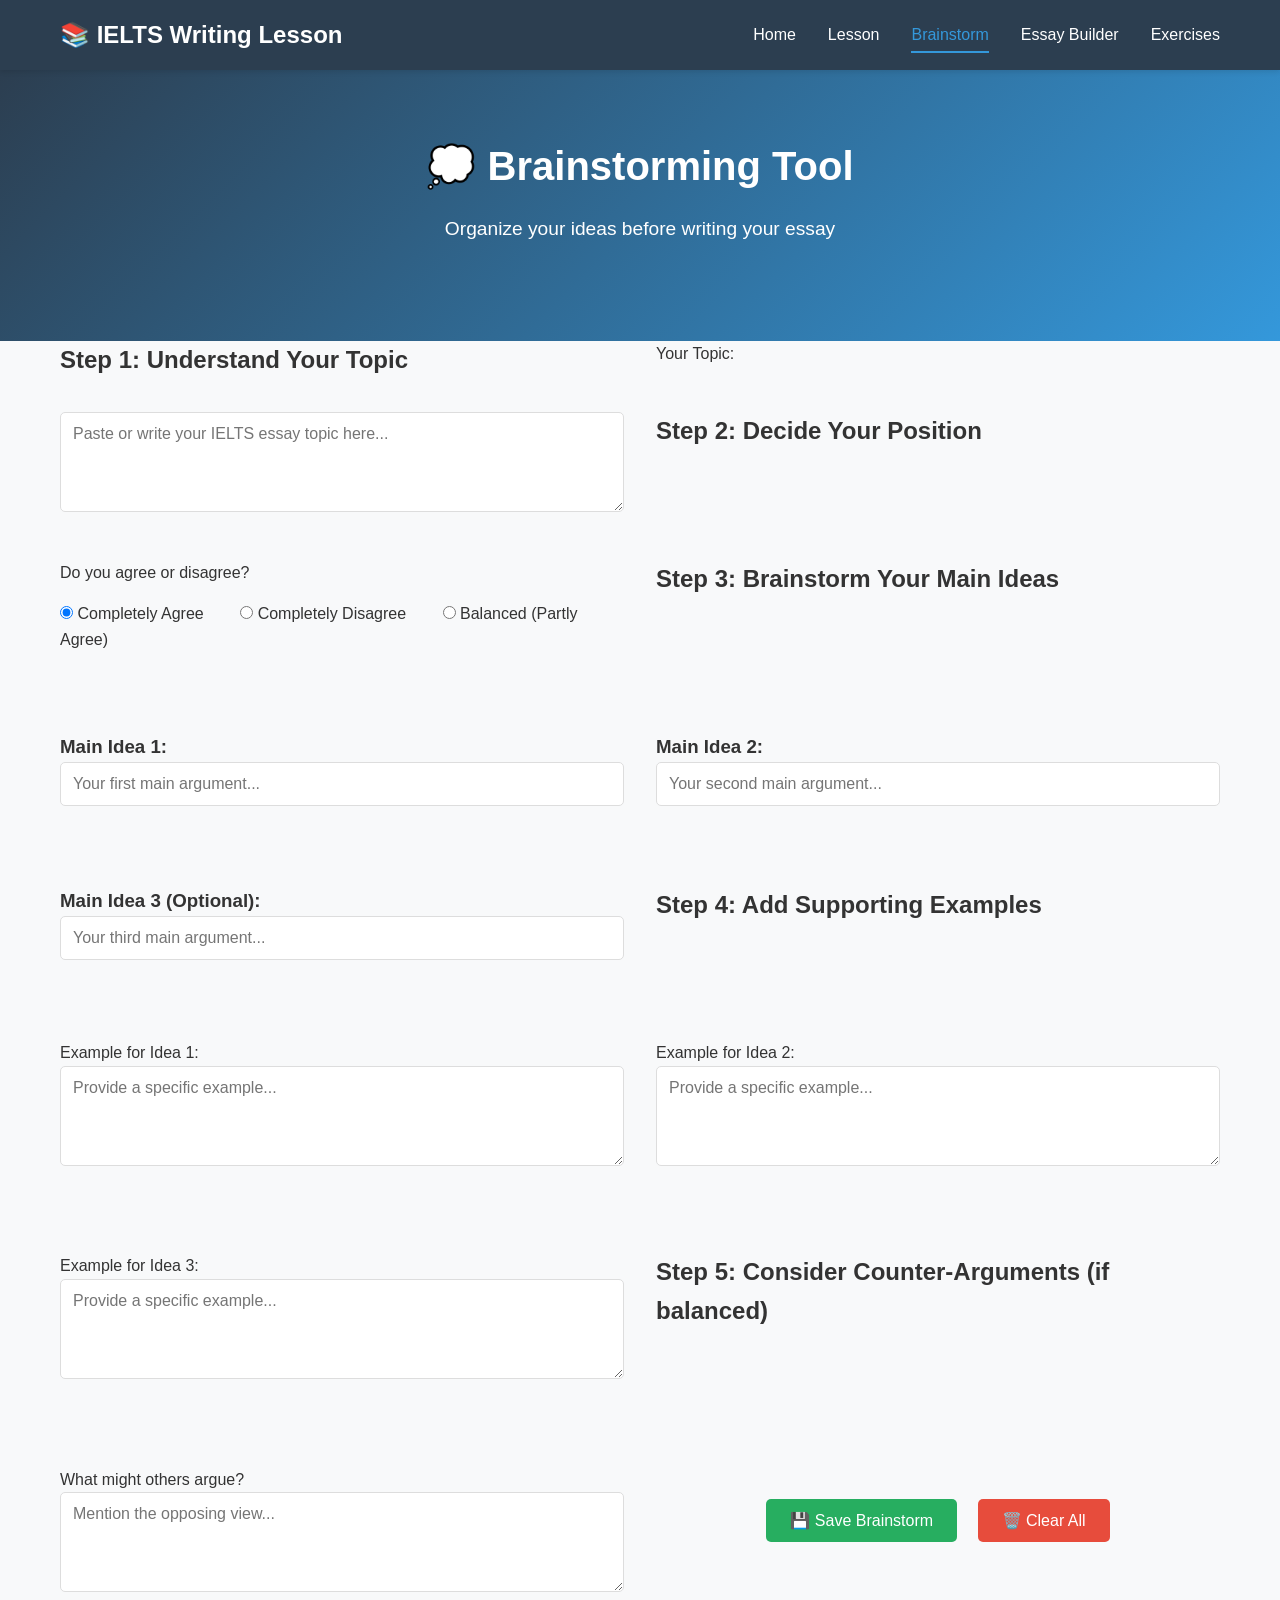
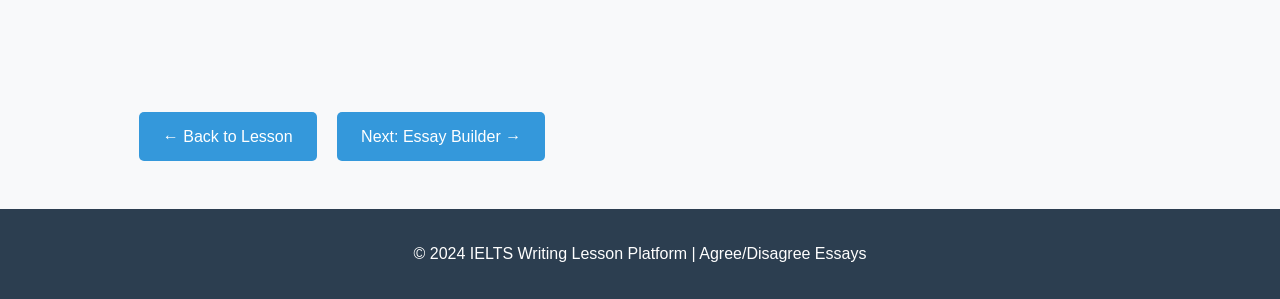
==== commit 5d21d74d: "Restore brainstorm to original format" ====
--- a/pages/brainstorm.html
+++ b/pages/brainstorm.html
@@ -29,113 +29,73 @@
 
     <main class="container">
         <div class="brainstorm-container">
-            <!-- Topic Section -->
-            <div class="brainstorm-section">
-                <h3>📌 Your Topic</h3>
-                <textarea id="topic-input" placeholder="Paste or write your IELTS essay topic here..."></textarea>
-                
-                <h4>Sample Topics to Practice:</h4>
-                <ul>
-                    <li>"Technology has made communication easier but more superficial."</li>
-                    <li>"Studying at university is the best way to prepare for a successful career."</li>
-                    <li>"Environmental protection should be the primary focus of governments."</li>
-                    <li>"Social media has more negative effects than positive."</li>
-                </ul>
-            </div>
+            <h2>Step 1: Understand Your Topic</h2>
+            <label>Your Topic:</label>
+            <textarea id="topic-input" placeholder="Paste or write your IELTS essay topic here..."></textarea>
 
-            <!-- Opinion Section -->
-            <div class="brainstorm-section">
-                <h3>💭 Your Opinion</h3>
-                
+            <h2>Step 2: Decide Your Position</h2>
+            <div style="margin-bottom: 2rem;">
                 <label>Do you agree or disagree?</label>
-                <div style="margin-bottom: 1rem;">
-                    <label style="margin-right: 1rem;">
+                <div style="margin: 1rem 0;">
+                    <label style="margin-right: 2rem;">
                         <input type="radio" name="opinion" value="agree" checked> Completely Agree
                     </label>
-                    <label style="margin-right: 1rem;">
+                    <label style="margin-right: 2rem;">
                         <input type="radio" name="opinion" value="disagree"> Completely Disagree
                     </label>
                     <label>
-                        <input type="radio" name="opinion" value="balanced"> Balanced (Both sides)
+                        <input type="radio" name="opinion" value="balanced"> Balanced (Partly Agree)
                     </label>
                 </div>
+            </div>
 
-                <textarea id="opinion-input" placeholder="State your opinion clearly..."></textarea>
-            </div>
-        </div>
-
-        <!-- Ideas Section -->
-        <div class="brainstorm-section" style="margin-bottom: 2rem;">
-            <h3>💡 Main Ideas & Arguments</h3>
-            
+            <h2>Step 3: Brainstorm Your Main Ideas</h2>
             <div style="margin-bottom: 2rem;">
-                <h4>Idea 1:</h4>
-                <input type="text" class="brainstorm-input" placeholder="First main argument..." id="idea1">
-                <button class="btn btn-primary" onclick="addIdea(this)">+ Add Idea</button>
-                <div class="ideas-list" id="ideas-list-1"></div>
+                <h3>Main Idea 1:</h3>
+                <input type="text" class="brainstorm-input" id="idea1" placeholder="Your first main argument...">
             </div>
 
             <div style="margin-bottom: 2rem;">
-                <h4>Idea 2:</h4>
-                <input type="text" class="brainstorm-input" placeholder="Second main argument..." id="idea2">
-                <button class="btn btn-primary" onclick="addIdea(this)">+ Add Idea</button>
-                <div class="ideas-list" id="ideas-list-2"></div>
+                <h3>Main Idea 2:</h3>
+                <input type="text" class="brainstorm-input" id="idea2" placeholder="Your second main argument...">
             </div>
 
             <div style="margin-bottom: 2rem;">
-                <h4>Idea 3:</h4>
-                <input type="text" class="brainstorm-input" placeholder="Third main argument..." id="idea3">
-                <button class="btn btn-primary" onclick="addIdea(this)">+ Add Idea</button>
-                <div class="ideas-list" id="ideas-list-3"></div>
+                <h3>Main Idea 3 (Optional):</h3>
+                <input type="text" class="brainstorm-input" id="idea3" placeholder="Your third main argument...">
             </div>
-        </div>
 
-        <!-- Examples Section -->
-        <div class="brainstorm-section" style="margin-bottom: 2rem;">
-            <h3>📚 Supporting Examples</h3>
-            
-            <label>Example for Idea 1:</label>
-            <textarea id="example1" placeholder="Provide a specific example to support your first idea..."></textarea>
+            <h2>Step 4: Add Supporting Examples</h2>
+            <div style="margin-bottom: 2rem;">
+                <label>Example for Idea 1:</label>
+                <textarea id="example1" placeholder="Provide a specific example..."></textarea>
+            </div>
 
-            <label>Example for Idea 2:</label>
-            <textarea id="example2" placeholder="Provide a specific example to support your second idea..."></textarea>
+            <div style="margin-bottom: 2rem;">
+                <label>Example for Idea 2:</label>
+                <textarea id="example2" placeholder="Provide a specific example..."></textarea>
+            </div>
 
-            <label>Example for Idea 3:</label>
-            <textarea id="example3" placeholder="Provide a specific example to support your third idea..."></textarea>
-        </div>
+            <div style="margin-bottom: 2rem;">
+                <label>Example for Idea 3:</label>
+                <textarea id="example3" placeholder="Provide a specific example..."></textarea>
+            </div>
 
-        <!-- Counter-arguments (for balanced approach) -->
-        <div class="brainstorm-section" style="margin-bottom: 2rem;">
-            <h3>⚖️ Counter-arguments (If using balanced approach)</h3>
-            
-            <label>What might others argue?</label>
-            <textarea id="counter-arg" placeholder="Mention the opposing view..."></textarea>
+            <h2>Step 5: Consider Counter-Arguments (if balanced)</h2>
+            <div style="margin-bottom: 2rem;">
+                <label>What might others argue?</label>
+                <textarea id="counter-arg" placeholder="Mention the opposing view..."></textarea>
+            </div>
 
-            <label>Why do you think your opinion is stronger?</label>
-            <textarea id="counter-response" placeholder="Explain why your view is better..."></textarea>
-        </div>
+            <div style="text-align: center; margin: 2rem 0;">
+                <button class="btn btn-secondary" onclick="saveBrainstorm()">💾 Save Brainstorm</button>
+                <button class="btn btn-danger" onclick="clearBrainstorm()" style="margin-left: 1rem;">🗑️ Clear All</button>
+            </div>
 
-        <!-- Summary Section -->
-        <div class="brainstorm-section" style="margin-bottom: 2rem;">
-            <h3>📝 Summary & Conclusion Ideas</h3>
-            
-            <label>Key points to recap:</label>
-            <textarea id="summary" placeholder="What will you summarize in your conclusion?"></textarea>
-
-            <label>Final statement:</label>
-            <textarea id="conclusion" placeholder="How will you end your essay?"></textarea>
-        </div>
-
-        <!-- Action Buttons -->
-        <div style="text-align: center; margin: 2rem 0;">
-            <button class="btn btn-secondary" onclick="saveBrainstorm()">💾 Save Brainstorm</button>
-            <button class="btn btn-danger" onclick="clearBrainstorm()" style="margin-left: 1rem;">🗑️ Clear All</button>
-        </div>
-
-        <!-- Navigation -->
-        <div style="text-align: center; margin-top: 2rem;">
-            <a href="lesson.html" class="btn btn-primary">← Back to Lesson</a>
-            <a href="essay-builder.html" class="btn btn-primary" style="margin-left: 1rem;">Next: Essay Builder →</a>
+            <div style="text-align: center; margin-top: 2rem;">
+                <a href="lesson.html" class="btn btn-primary">← Back to Lesson</a>
+                <a href="essay-builder.html" class="btn btn-primary" style="margin-left: 1rem;">Next: Essay Builder →</a>
+            </div>
         </div>
     </main>
 
@@ -153,7 +113,6 @@
             if (saved) {
                 const data = JSON.parse(saved);
                 document.getElementById('topic-input').value = data.topic || '';
-                document.getElementById('opinion-input').value = data.opinion || '';
                 document.getElementById('idea1').value = data.idea1 || '';
                 document.getElementById('idea2').value = data.idea2 || '';
                 document.getElementById('idea3').value = data.idea3 || '';
@@ -161,9 +120,6 @@
                 document.getElementById('example2').value = data.example2 || '';
                 document.getElementById('example3').value = data.example3 || '';
                 document.getElementById('counter-arg').value = data.counterArg || '';
-                document.getElementById('counter-response').value = data.counterResponse || '';
-                document.getElementById('summary').value = data.summary || '';
-                document.getElementById('conclusion').value = data.conclusion || '';
                 
                 const opinionRadios = document.querySelectorAll('input[name="opinion"]');
                 opinionRadios.forEach(radio => {
@@ -178,7 +134,6 @@
         function saveBrainstorm() {
             const brainstormData = {
                 topic: document.getElementById('topic-input').value,
-                opinion: document.getElementById('opinion-input').value,
                 opinionType: document.querySelector('input[name="opinion"]:checked').value,
                 idea1: document.getElementById('idea1').value,
                 idea2: document.getElementById('idea2').value,
@@ -186,10 +141,7 @@
                 example1: document.getElementById('example1').value,
                 example2: document.getElementById('example2').value,
                 example3: document.getElementById('example3').value,
-                counterArg: document.getElementById('counter-arg').value,
-                counterResponse: document.getElementById('counter-response').value,
-                summary: document.getElementById('summary').value,
-                conclusion: document.getElementById('conclusion').value
+                counterArg: document.getElementById('counter-arg').value
             };
             
             localStorage.setItem('brainstorm', JSON.stringify(brainstormData));
@@ -201,7 +153,6 @@
         function clearBrainstorm() {
             if (confirm('Are you sure you want to clear everything?')) {
                 document.getElementById('topic-input').value = '';
-                document.getElementById('opinion-input').value = '';
                 document.getElementById('idea1').value = '';
                 document.getElementById('idea2').value = '';
                 document.getElementById('idea3').value = '';
@@ -209,9 +160,6 @@
                 document.getElementById('example2').value = '';
                 document.getElementById('example3').value = '';
                 document.getElementById('counter-arg').value = '';
-                document.getElementById('counter-response').value = '';
-                document.getElementById('summary').value = '';
-                document.getElementById('conclusion').value = '';
                 localStorage.removeItem('brainstorm');
                 alert('✅ Cleared!');
             }
@@ -221,4 +169,4 @@
         window.addEventListener('load', loadBrainstorm);
     </script>
 </body>
-</html>+</html>
